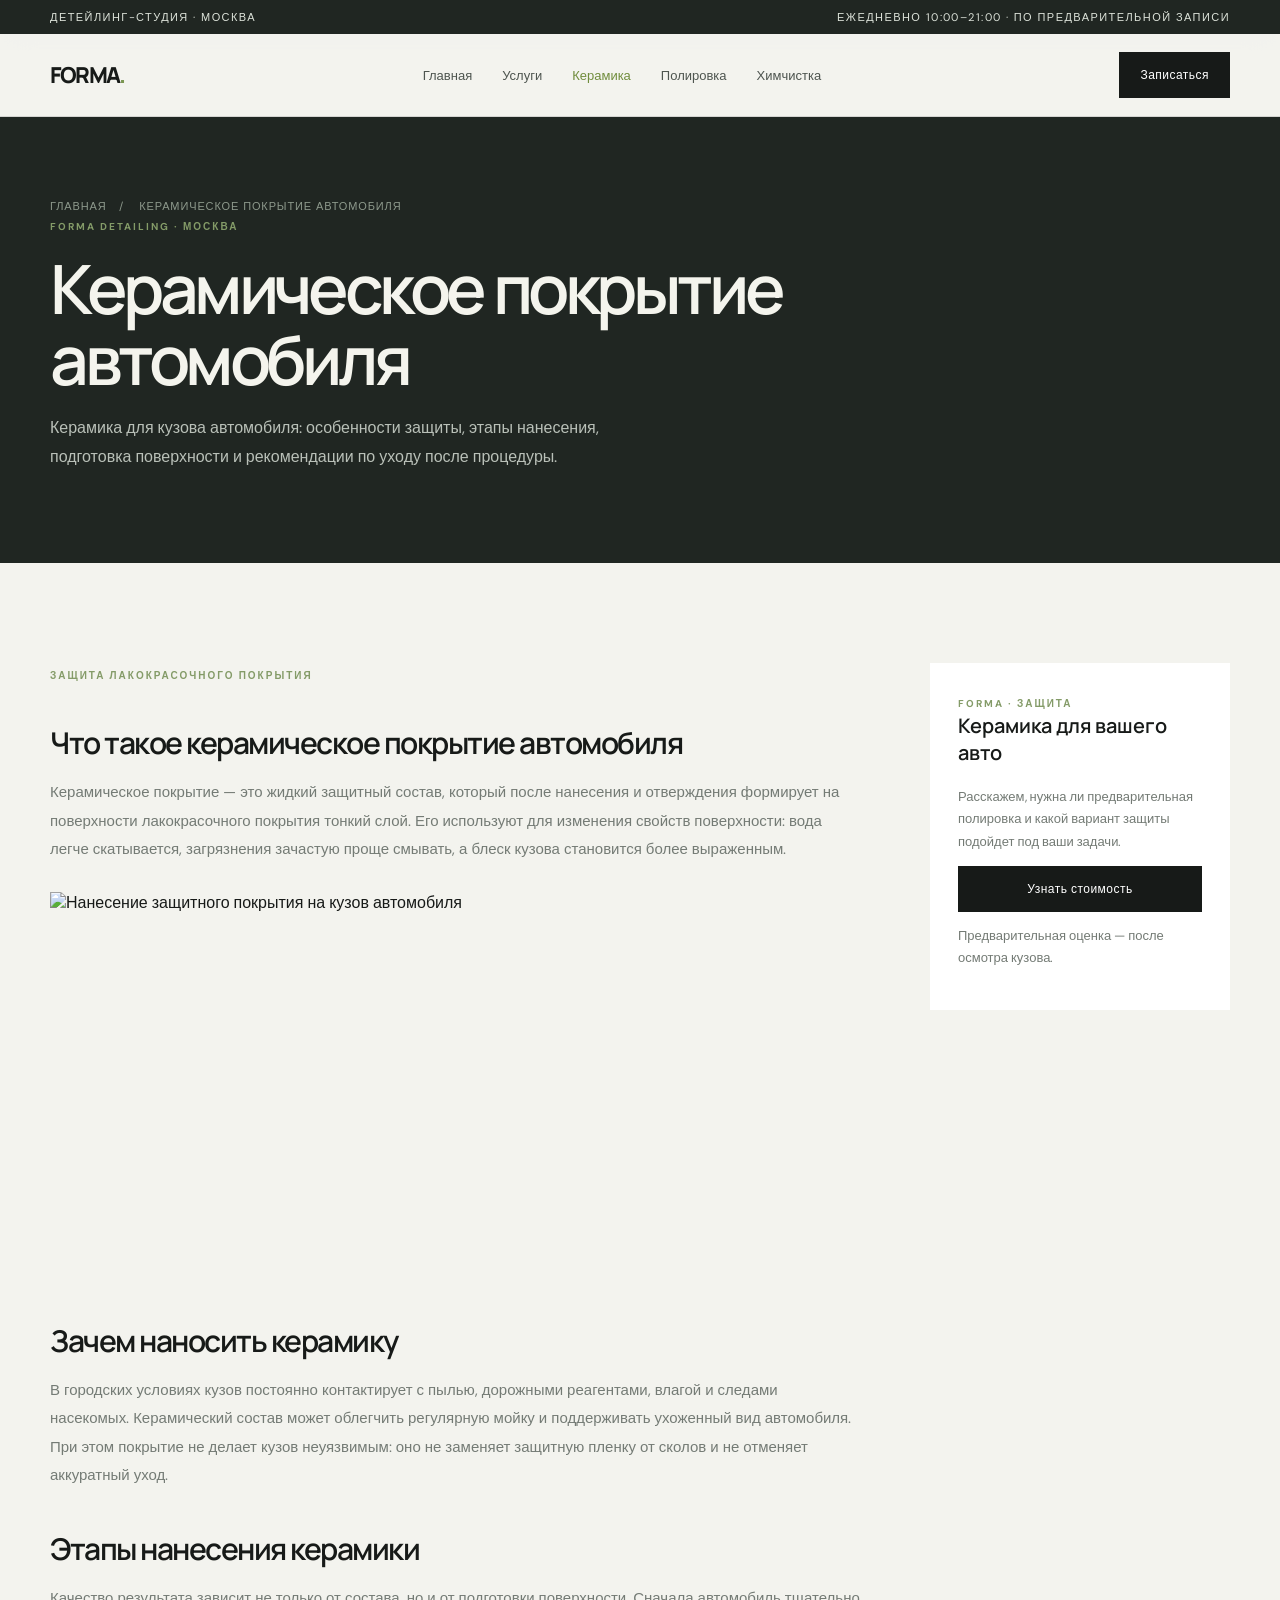
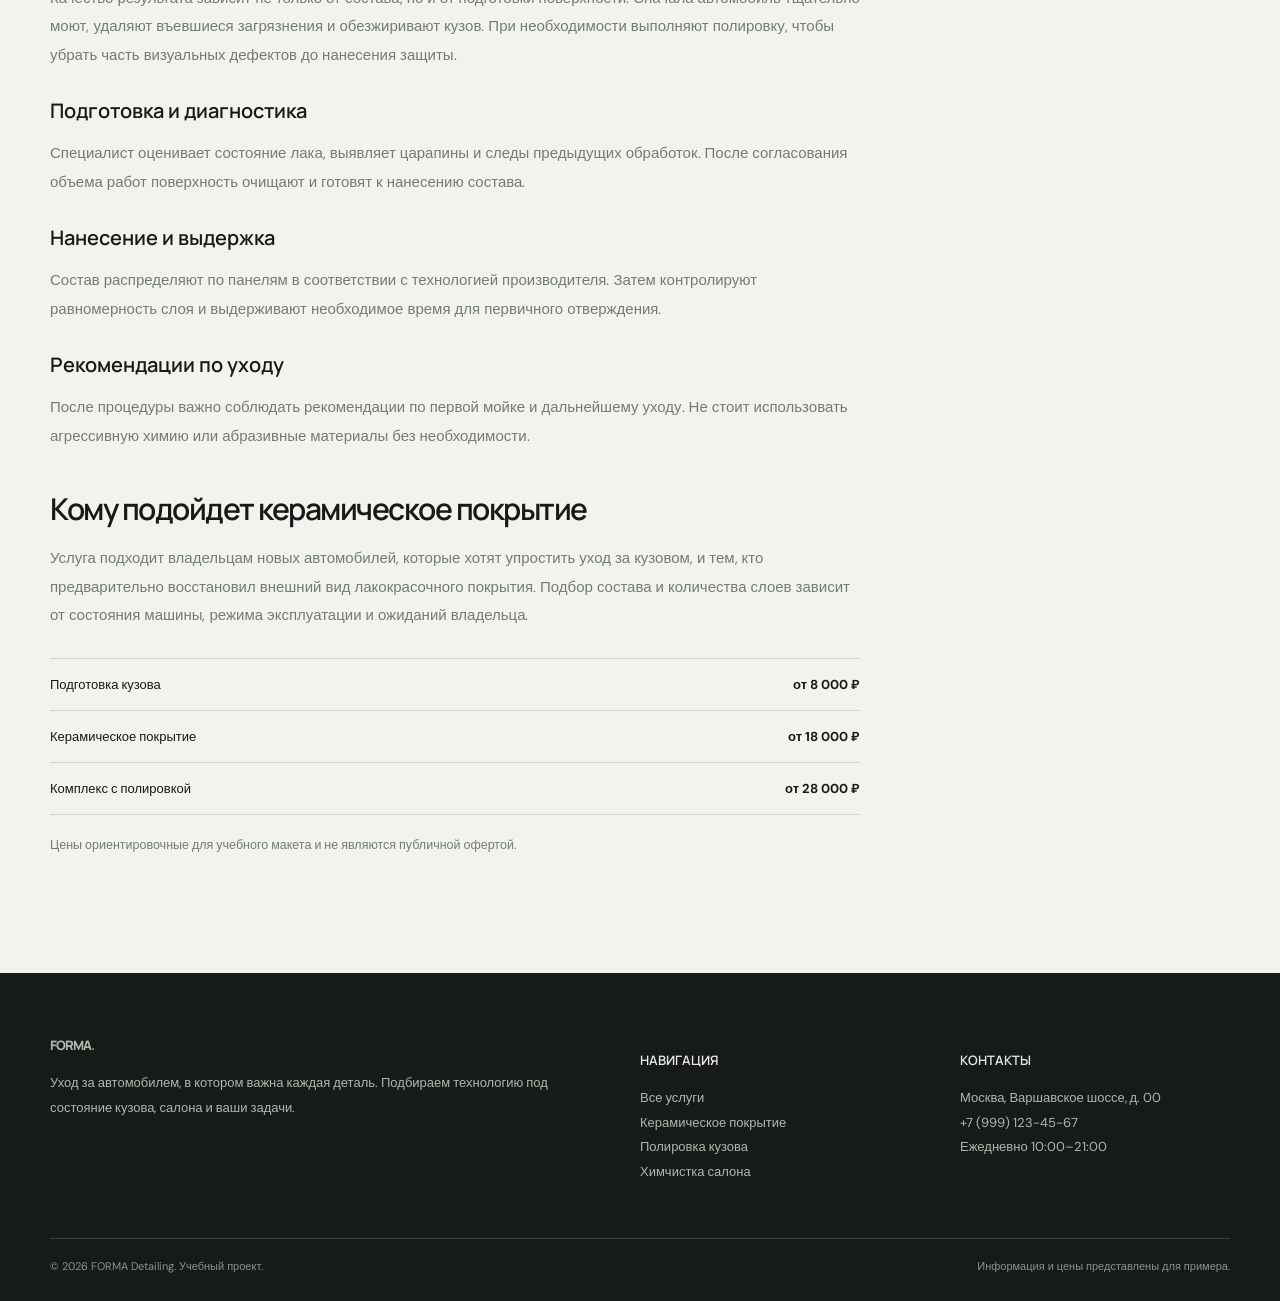
==== ceramic.html @ e9be2e00 "Create FORMA Detailing multi-page website: ceramic.html" ====
<!doctype html><html lang="ru"><head><meta charset="utf-8"><meta name="viewport" content="width=device-width,initial-scale=1"><title>Керамическое покрытие автомобиля в Москве — нанесение керамики</title><meta name="description" content="Керамическое покрытие автомобиля в Москве. Подготовка кузова, полировка, нанесение керамики и рекомендации по уходу."><meta name="theme-color" content="#202622"><link rel="stylesheet" href="assets/css/style.css"></head><body><div class="topline"><div class="container"><span>Детейлинг-студия · Москва</span><span>Ежедневно 10:00–21:00 · По предварительной записи</span></div></div><header class="header"><div class="container nav"><a class="logo" href="index.html">FORMA<span>.</span></a><button class="menu-toggle" aria-label="Открыть меню" aria-expanded="false">☰</button><nav class="navlinks"><a class="" href="index.html">Главная</a><a class="" href="services.html">Услуги</a><a class="active" href="ceramic.html">Керамика</a><a class="" href="polishing.html">Полировка</a><a class="" href="interior.html">Химчистка</a></nav><button class="nav-cta" data-open-modal>Записаться</button></div></header><main><section class="page-hero"><div class="container"><div class="breadcrumbs"><a href="index.html">ГЛАВНАЯ</a>　/　 КЕРАМИЧЕСКОЕ ПОКРЫТИЕ АВТОМОБИЛЯ</div><span class="eyebrow">FORMA DETAILING · МОСКВА</span><h1>Керамическое покрытие автомобиля</h1><p>Керамика для кузова автомобиля: особенности защиты, этапы нанесения, подготовка поверхности и рекомендации по уходу после процедуры.</p></div></section><section class="section"><div class="container content-layout"><article class="content"><span class="eyebrow">ЗАЩИТА ЛАКОКРАСОЧНОГО ПОКРЫТИЯ</span><h2>Что такое керамическое покрытие автомобиля</h2><p>Керамическое покрытие — это жидкий защитный состав, который после нанесения и отверждения формирует на поверхности лакокрасочного покрытия тонкий слой. Его используют для изменения свойств поверхности: вода легче скатывается, загрязнения зачастую проще смывать, а блеск кузова становится более выраженным.</p><img src="https://images.unsplash.com/photo-1613214150384-6f1eb2a1f1b7?auto=format&fit=crop&w=1200&q=85" alt="Нанесение защитного покрытия на кузов автомобиля"><h2>Зачем наносить керамику</h2><p>В городских условиях кузов постоянно контактирует с пылью, дорожными реагентами, влагой и следами насекомых. Керамический состав может облегчить регулярную мойку и поддерживать ухоженный вид автомобиля. При этом покрытие не делает кузов неуязвимым: оно не заменяет защитную пленку от сколов и не отменяет аккуратный уход.</p><h2>Этапы нанесения керамики</h2><p>Качество результата зависит не только от состава, но и от подготовки поверхности. Сначала автомобиль тщательно моют, удаляют въевшиеся загрязнения и обезжиривают кузов. При необходимости выполняют полировку, чтобы убрать часть визуальных дефектов до нанесения защиты.</p><h3>Подготовка и диагностика</h3><p>Специалист оценивает состояние лака, выявляет царапины и следы предыдущих обработок. После согласования объема работ поверхность очищают и готовят к нанесению состава.</p><h3>Нанесение и выдержка</h3><p>Состав распределяют по панелям в соответствии с технологией производителя. Затем контролируют равномерность слоя и выдерживают необходимое время для первичного отверждения.</p><h3>Рекомендации по уходу</h3><p>После процедуры важно соблюдать рекомендации по первой мойке и дальнейшему уходу. Не стоит использовать агрессивную химию или абразивные материалы без необходимости.</p><h2>Кому подойдет керамическое покрытие</h2><p>Услуга подходит владельцам новых автомобилей, которые хотят упростить уход за кузовом, и тем, кто предварительно восстановил внешний вид лакокрасочного покрытия. Подбор состава и количества слоев зависит от состояния машины, режима эксплуатации и ожиданий владельца.</p><div class="price-list"><div class="price-row"><span>Подготовка кузова</span><strong>от 8 000 ₽</strong></div><div class="price-row"><span>Керамическое покрытие</span><strong>от 18 000 ₽</strong></div><div class="price-row"><span>Комплекс с полировкой</span><strong>от 28 000 ₽</strong></div></div><p><small>Цены ориентировочные для учебного макета и не являются публичной офертой.</small></p></article><aside class="sidebox"><span class="eyebrow">FORMA · ЗАЩИТА</span><h3>Керамика для вашего авто</h3><p>Расскажем, нужна ли предварительная полировка и какой вариант защиты подойдет под ваши задачи.</p><button class="btn" data-open-modal style="width:100%">Узнать стоимость</button><p>Предварительная оценка — после осмотра кузова.</p></aside></div></section></main><footer class="footer"><div class="container"><div class="footer-grid"><div><a class="logo" href="index.html">FORMA<span>.</span></a><p>Уход за автомобилем, в котором важна каждая деталь. Подбираем технологию под состояние кузова, салона и ваши задачи.</p></div><div><h4>НАВИГАЦИЯ</h4><p><a href="services.html">Все услуги</a><br><a href="ceramic.html">Керамическое покрытие</a><br><a href="polishing.html">Полировка кузова</a><br><a href="interior.html">Химчистка салона</a></p></div><div><h4>КОНТАКТЫ</h4><p>Москва, Варшавское шоссе, д. 00<br>+7 (999) 123-45-67<br>Ежедневно 10:00–21:00</p></div></div><div class="footer-bottom"><span>© <span data-year></span> FORMA Detailing. Учебный проект.</span><span>Информация и цены представлены для примера.</span></div></div></footer><div class="mobile-cta"><button class="btn light" data-open-modal>Записаться на консультацию</button></div><div class="modal" role="dialog" aria-modal="true" aria-label="Запись на услугу"><div class="modal-panel"><button class="modal-close" data-close-modal aria-label="Закрыть">×</button><span class="eyebrow">FORMA · ЗАПИСЬ</span><h2>Обсудим ваш автомобиль?</h2><p class="section-intro">Оставьте контакты — администратор свяжется с вами и поможет подобрать услугу.</p><form class="form-grid" data-lead-form><label>Ваше имя<input required name="name" placeholder="Как к вам обращаться"></label><label>Телефон<input required name="phone" type="tel" placeholder="+7 (___) ___-__-__"></label><label>Какая услуга интересует?<select name="service"><option>Пока не определился</option><option>Полировка кузова</option><option>Керамическое покрытие</option><option>Химчистка салона</option></select></label><label>Комментарий<textarea name="message" placeholder="Марка автомобиля и ваши пожелания"></textarea></label><button class="btn" type="submit">Отправить заявку</button><div class="form-success">Спасибо! Форма демонстрационная: заявка не отправляется на сервер.</div></form></div></div><script src="assets/js/main.js"></script></body></html>
---- assets/css/style.css ----
@import url('https://fonts.googleapis.com/css2?family=DM+Sans:wght@400;500;600;700&family=Manrope:wght@400;500;600;700;800&display=swap');
:root{--ink:#171a18;--muted:#747b75;--paper:#f3f3ee;--white:#fff;--accent:#c7ef69;--line:rgba(23,26,24,.14);--dark:#202622;--serif:Georgia,serif}*{box-sizing:border-box}html{scroll-behavior:smooth}body{margin:0;background:var(--paper);color:var(--ink);font-family:'DM Sans',sans-serif}a{color:inherit;text-decoration:none}img{display:block;width:100%;object-fit:cover}button,input,textarea,select{font:inherit}.container{width:min(1180px,calc(100% - 48px));margin:auto}.topline{background:var(--dark);color:#dce2d9;font-size:11px;letter-spacing:.13em;text-transform:uppercase;padding:10px 0}.topline .container{display:flex;justify-content:space-between}.header{position:sticky;top:0;z-index:20;background:rgba(243,243,238,.94);backdrop-filter:blur(16px);border-bottom:1px solid var(--line)}.nav{height:82px;display:flex;align-items:center;justify-content:space-between;gap:24px}.logo{font:800 22px Manrope,sans-serif;letter-spacing:-.08em}.logo span{color:#7a9650}.navlinks{display:flex;gap:30px;font-size:13px;color:#4e554f}.navlinks a:hover,.navlinks a.active{color:#718d3d}.nav-cta,.btn{display:inline-flex;align-items:center;justify-content:center;background:var(--ink);color:white;padding:15px 21px;border:0;cursor:pointer;font-size:12px;letter-spacing:.04em;transition:.2s}.nav-cta:hover,.btn:hover{background:#46513e;transform:translateY(-2px)}.btn.light{background:var(--accent);color:var(--ink)}.btn.outline{background:transparent;color:var(--ink);border:1px solid var(--line)}.menu-toggle{display:none;background:none;border:0;font-size:24px}.hero{min-height:610px;display:grid;grid-template-columns:1.02fr .98fr;background:#202622;color:#f3f3ee}.hero-copy{padding:90px max(48px,calc((100vw - 1180px)/2)) 80px max(24px,calc((100vw - 1180px)/2));display:flex;flex-direction:column;justify-content:center}.eyebrow{font-size:10px;letter-spacing:.2em;text-transform:uppercase;color:#849b68;font-weight:700}.hero h1{font:600 clamp(42px,5.3vw,74px)/1.04 Manrope,sans-serif;letter-spacing:-.065em;margin:22px 0}.hero h1 em{font-family:var(--serif);font-weight:400;color:var(--accent)}.hero p{max-width:460px;color:#b7beb6;line-height:1.8;font-size:15px}.hero-actions{display:flex;gap:12px;margin-top:28px;flex-wrap:wrap}.hero-media{position:relative;min-height:420px}.hero-media img{height:100%;position:absolute;inset:0}.hero-note{position:absolute;bottom:26px;left:26px;background:var(--accent);padding:18px 22px;color:var(--ink);font-size:12px}.hero-note strong{display:block;font:700 25px Manrope}.section{padding:100px 0}.section-head{display:flex;justify-content:space-between;align-items:end;gap:32px;margin-bottom:42px}.section h2{font:600 clamp(32px,4vw,52px)/1.08 Manrope;letter-spacing:-.06em;margin:12px 0}.section-intro{max-width:440px;color:var(--muted);line-height:1.8;font-size:14px}.grid{display:grid;grid-template-columns:repeat(3,1fr);gap:18px}.card{background:#fff;min-width:0}.card-image{height:230px;overflow:hidden}.card-image img{height:100%;transition:transform .5s}.card:hover .card-image img{transform:scale(1.04)}.card-body{padding:24px}.card-kicker{font-size:10px;text-transform:uppercase;letter-spacing:.16em;color:#84956d}.card h3{font:600 22px Manrope;letter-spacing:-.04em;margin:12px 0}.card p{font-size:13px;line-height:1.75;color:var(--muted);min-height:68px}.text-link{font-size:12px;font-weight:700;border-bottom:1px solid #9ca98b;padding-bottom:5px;display:inline-block;margin-top:8px}.split{display:grid;grid-template-columns:1fr 1fr;gap:70px;align-items:center}.split img{height:510px}.split-copy p,.content p{color:var(--muted);font-size:15px;line-height:1.9}.stats{display:grid;grid-template-columns:repeat(3,1fr);border-top:1px solid var(--line);border-bottom:1px solid var(--line);margin-top:38px}.stat{padding:22px 16px 22px 0}.stat strong{display:block;font:700 28px Manrope}.stat span{font-size:11px;color:var(--muted)}.dark-band{background:var(--dark);color:#f4f4ed;padding:76px 0}.dark-band .section-intro{color:#b5beb4}.dark-band h2{max-width:650px}.quote{font:italic 24px/1.5 Georgia,serif;color:#e3e8df;max-width:760px}.carousel{position:relative;overflow:hidden}.carousel-track{display:flex;transition:transform .45s ease}.slide{min-width:100%;display:grid;grid-template-columns:1fr 1fr;background:#e5e8df}.slide img{height:400px}.slide-copy{padding:55px;display:flex;flex-direction:column;justify-content:center}.slide-copy h3{font:600 34px Manrope;letter-spacing:-.05em;margin:15px 0}.slide-copy p{color:var(--muted);line-height:1.8;font-size:14px}.carousel-controls{display:flex;gap:8px;position:absolute;right:20px;bottom:20px}.carousel-controls button{width:42px;height:42px;border:0;background:var(--accent);cursor:pointer;font-size:18px}.page-hero{background:var(--dark);color:#f4f4ed;padding:82px 0 76px}.page-hero h1{font:600 clamp(42px,6vw,68px)/1.05 Manrope;letter-spacing:-.065em;max-width:850px;margin:18px 0}.page-hero p{max-width:620px;color:#b9c0b8;line-height:1.8}.breadcrumbs{font-size:11px;color:#8d998c;letter-spacing:.08em}.content-layout{display:grid;grid-template-columns:minmax(0,1fr) 300px;gap:70px}.content h2{font:600 30px Manrope;letter-spacing:-.05em;margin:38px 0 12px}.content h3{font:600 20px Manrope;margin:28px 0 8px}.content img{height:390px;margin:28px 0}.sidebox{background:#fff;padding:28px;height:max-content;position:sticky;top:110px}.sidebox h3{font:600 20px Manrope;margin-top:0}.sidebox p{color:var(--muted);font-size:13px;line-height:1.7}.price-list{border-top:1px solid var(--line);margin-top:28px}.price-row{display:flex;justify-content:space-between;gap:20px;padding:17px 0;border-bottom:1px solid var(--line);font-size:13px}.price-row strong{white-space:nowrap}.faq-item{border-bottom:1px solid var(--line);padding:20px 0}.faq-item summary{cursor:pointer;font-weight:700}.faq-item p{margin-bottom:0}.footer{background:#171b18;color:#e7ebe4;padding:60px 0 28px}.footer-grid{display:grid;grid-template-columns:2fr 1fr 1fr;gap:50px}.footer p,.footer a{color:#aeb7ad;font-size:13px;line-height:1.9}.footer h4{font:600 13px Manrope}.footer-bottom{border-top:1px solid #3a413a;margin-top:40px;padding-top:20px;color:#89948a;font-size:11px;display:flex;justify-content:space-between}.modal{position:fixed;inset:0;background:rgba(8,12,9,.72);z-index:50;display:none;align-items:center;justify-content:center;padding:20px}.modal.open{display:flex}.modal-panel{background:var(--paper);width:min(520px,100%);padding:38px;position:relative;max-height:90vh;overflow:auto}.modal-close{position:absolute;right:18px;top:14px;background:none;border:0;font-size:25px;cursor:pointer}.modal-panel h2{font:600 30px Manrope;letter-spacing:-.05em;margin:10px 0}.form-grid{display:grid;gap:13px;margin-top:24px}.form-grid label{font-size:11px;color:#5e675e}.form-grid input,.form-grid textarea,.form-grid select{width:100%;border:1px solid var(--line);background:white;padding:13px;margin-top:6px;outline:none}.form-grid textarea{min-height:90px;resize:vertical}.form-success{display:none;background:#e2edcf;padding:14px;font-size:13px;margin-top:14px}.mobile-cta{display:none}
@media(max-width:800px){.container{width:min(100% - 32px,600px)}.topline .container span:last-child{display:none}.nav{height:70px}.menu-toggle{display:block}.navlinks{display:none;position:absolute;top:70px;left:0;right:0;background:var(--paper);padding:22px 24px 28px;flex-direction:column;gap:20px;border-bottom:1px solid var(--line)}.navlinks.open{display:flex}.nav-cta{display:none}.hero{grid-template-columns:1fr}.hero-copy{padding:68px 24px}.hero-media{min-height:330px}.section{padding:70px 0}.section-head{display:block}.grid{grid-template-columns:1fr 1fr}.card-image{height:180px}.split{grid-template-columns:1fr;gap:30px}.split img{height:350px}.slide{grid-template-columns:1fr}.slide img{height:260px}.slide-copy{padding:30px 24px 80px}.content-layout{grid-template-columns:1fr;gap:35px}.sidebox{position:static}.page-hero{padding:62px 0}.footer-grid{grid-template-columns:1fr 1fr}.footer-grid>div:first-child{grid-column:1/-1}.mobile-cta{display:block;position:fixed;bottom:12px;left:12px;right:12px;z-index:15}.mobile-cta .btn{width:100%;box-shadow:0 6px 25px #0003}}
@media(max-width:520px){.grid{grid-template-columns:1fr}.card-image{height:230px}.stats{grid-template-columns:1fr 1fr}.stats .stat:last-child{grid-column:1/-1}.hero h1{font-size:44px}.footer-grid{grid-template-columns:1fr}.footer-grid>div:first-child{grid-column:auto}.footer-bottom{display:block;line-height:2}.modal-panel{padding:30px 22px}}
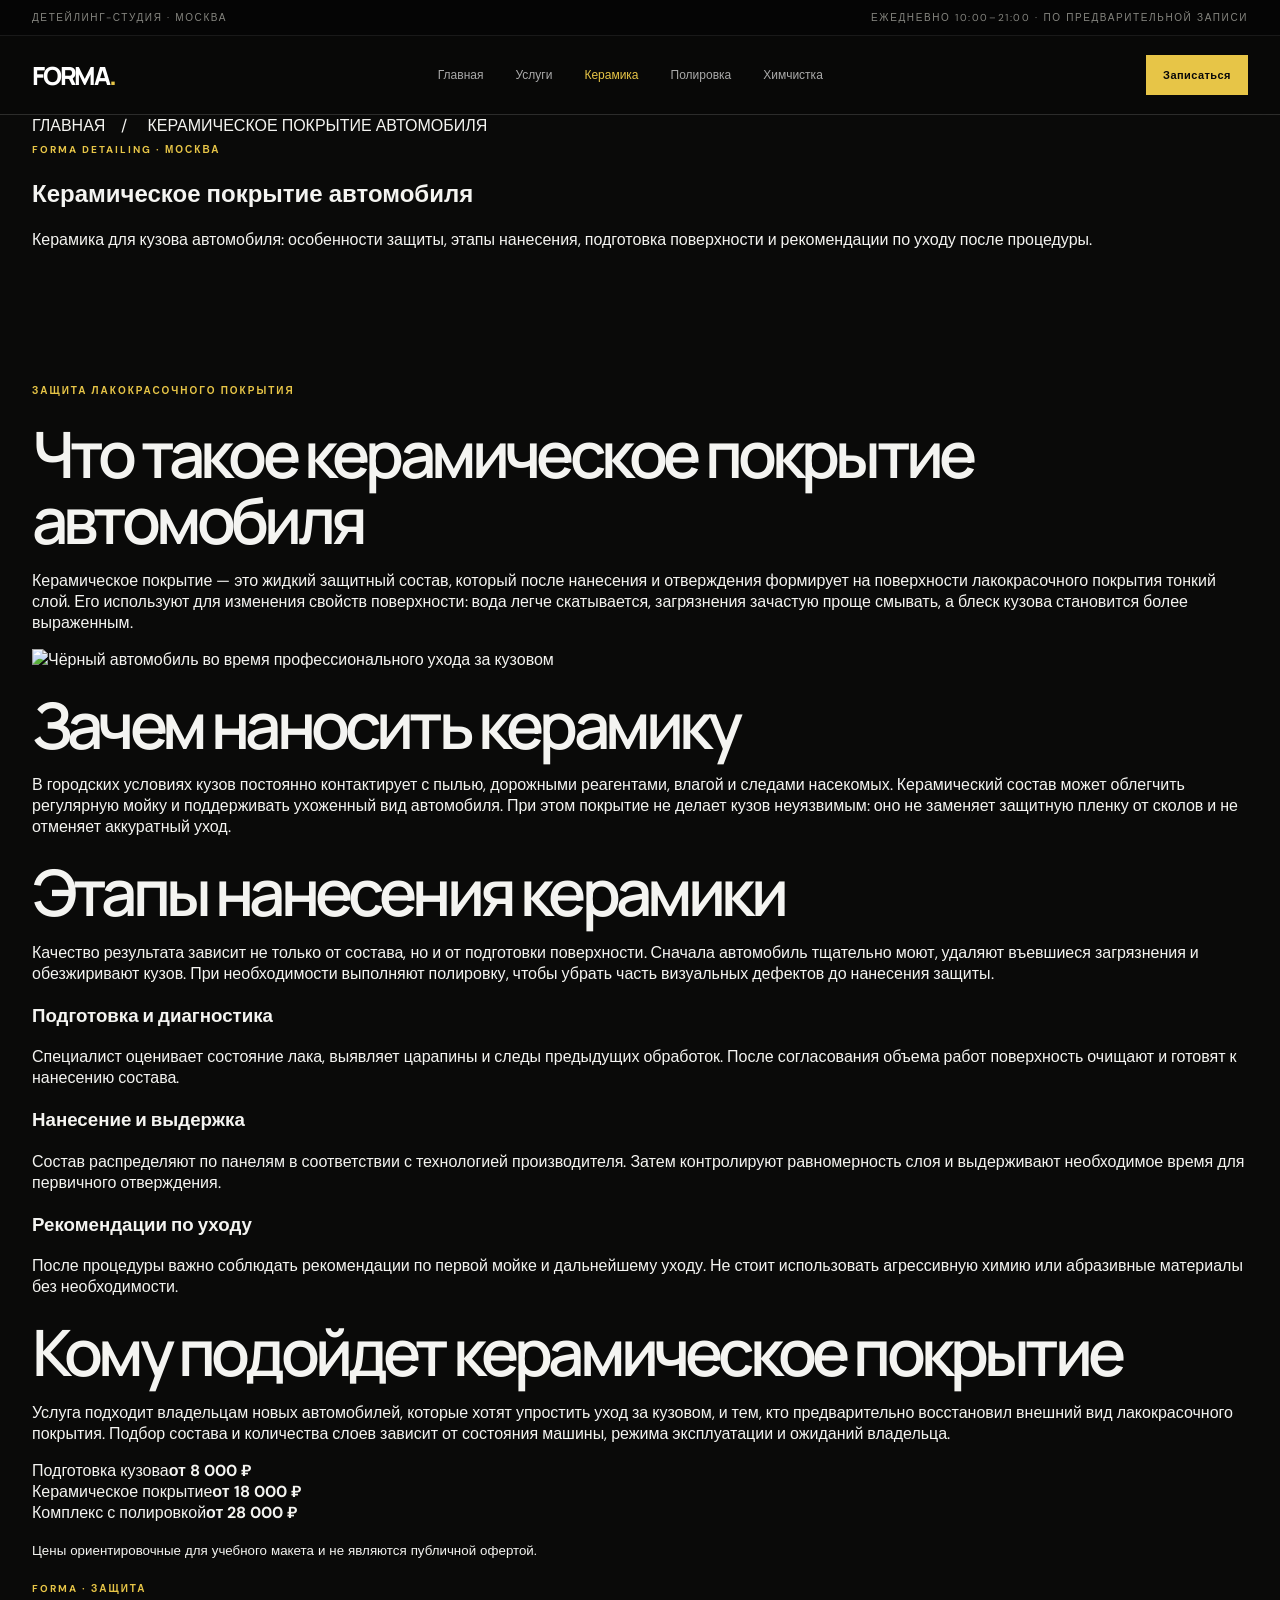
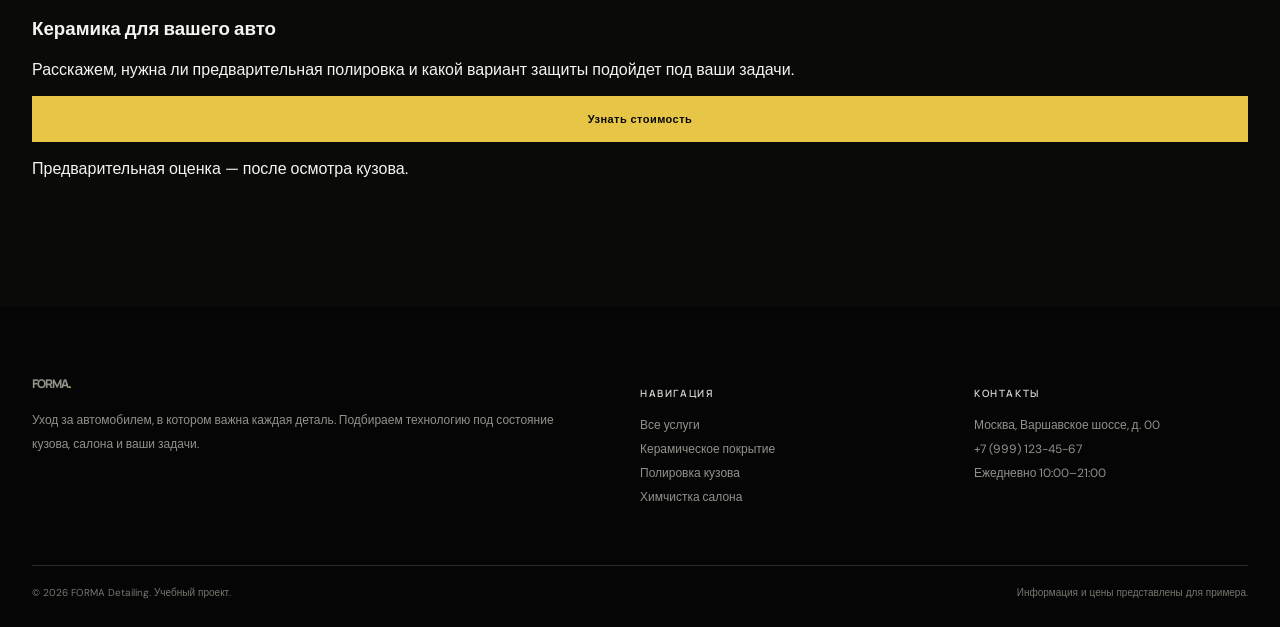
==== commit 883cae4f: "Исправить изображение в разделе керамического покрытия" ====
--- a/ceramic.html
+++ b/ceramic.html
@@ -1 +1 @@
-<!doctype html><html lang="ru"><head><meta charset="utf-8"><meta name="viewport" content="width=device-width,initial-scale=1"><title>Керамическое покрытие автомобиля в Москве — нанесение керамики</title><meta name="description" content="Керамическое покрытие автомобиля в Москве. Подготовка кузова, полировка, нанесение керамики и рекомендации по уходу."><meta name="theme-color" content="#202622"><link rel="stylesheet" href="assets/css/style.css"></head><body><div class="topline"><div class="container"><span>Детейлинг-студия · Москва</span><span>Ежедневно 10:00–21:00 · По предварительной записи</span></div></div><header class="header"><div class="container nav"><a class="logo" href="index.html">FORMA<span>.</span></a><button class="menu-toggle" aria-label="Открыть меню" aria-expanded="false">☰</button><nav class="navlinks"><a class="" href="index.html">Главная</a><a class="" href="services.html">Услуги</a><a class="active" href="ceramic.html">Керамика</a><a class="" href="polishing.html">Полировка</a><a class="" href="interior.html">Химчистка</a></nav><button class="nav-cta" data-open-modal>Записаться</button></div></header><main><section class="page-hero"><div class="container"><div class="breadcrumbs"><a href="index.html">ГЛАВНАЯ</a>　/　 КЕРАМИЧЕСКОЕ ПОКРЫТИЕ АВТОМОБИЛЯ</div><span class="eyebrow">FORMA DETAILING · МОСКВА</span><h1>Керамическое покрытие автомобиля</h1><p>Керамика для кузова автомобиля: особенности защиты, этапы нанесения, подготовка поверхности и рекомендации по уходу после процедуры.</p></div></section><section class="section"><div class="container content-layout"><article class="content"><span class="eyebrow">ЗАЩИТА ЛАКОКРАСОЧНОГО ПОКРЫТИЯ</span><h2>Что такое керамическое покрытие автомобиля</h2><p>Керамическое покрытие — это жидкий защитный состав, который после нанесения и отверждения формирует на поверхности лакокрасочного покрытия тонкий слой. Его используют для изменения свойств поверхности: вода легче скатывается, загрязнения зачастую проще смывать, а блеск кузова становится более выраженным.</p><img src="https://images.unsplash.com/photo-1613214150384-6f1eb2a1f1b7?auto=format&fit=crop&w=1200&q=85" alt="Нанесение защитного покрытия на кузов автомобиля"><h2>Зачем наносить керамику</h2><p>В городских условиях кузов постоянно контактирует с пылью, дорожными реагентами, влагой и следами насекомых. Керамический состав может облегчить регулярную мойку и поддерживать ухоженный вид автомобиля. При этом покрытие не делает кузов неуязвимым: оно не заменяет защитную пленку от сколов и не отменяет аккуратный уход.</p><h2>Этапы нанесения керамики</h2><p>Качество результата зависит не только от состава, но и от подготовки поверхности. Сначала автомобиль тщательно моют, удаляют въевшиеся загрязнения и обезжиривают кузов. При необходимости выполняют полировку, чтобы убрать часть визуальных дефектов до нанесения защиты.</p><h3>Подготовка и диагностика</h3><p>Специалист оценивает состояние лака, выявляет царапины и следы предыдущих обработок. После согласования объема работ поверхность очищают и готовят к нанесению состава.</p><h3>Нанесение и выдержка</h3><p>Состав распределяют по панелям в соответствии с технологией производителя. Затем контролируют равномерность слоя и выдерживают необходимое время для первичного отверждения.</p><h3>Рекомендации по уходу</h3><p>После процедуры важно соблюдать рекомендации по первой мойке и дальнейшему уходу. Не стоит использовать агрессивную химию или абразивные материалы без необходимости.</p><h2>Кому подойдет керамическое покрытие</h2><p>Услуга подходит владельцам новых автомобилей, которые хотят упростить уход за кузовом, и тем, кто предварительно восстановил внешний вид лакокрасочного покрытия. Подбор состава и количества слоев зависит от состояния машины, режима эксплуатации и ожиданий владельца.</p><div class="price-list"><div class="price-row"><span>Подготовка кузова</span><strong>от 8 000 ₽</strong></div><div class="price-row"><span>Керамическое покрытие</span><strong>от 18 000 ₽</strong></div><div class="price-row"><span>Комплекс с полировкой</span><strong>от 28 000 ₽</strong></div></div><p><small>Цены ориентировочные для учебного макета и не являются публичной офертой.</small></p></article><aside class="sidebox"><span class="eyebrow">FORMA · ЗАЩИТА</span><h3>Керамика для вашего авто</h3><p>Расскажем, нужна ли предварительная полировка и какой вариант защиты подойдет под ваши задачи.</p><button class="btn" data-open-modal style="width:100%">Узнать стоимость</button><p>Предварительная оценка — после осмотра кузова.</p></aside></div></section></main><footer class="footer"><div class="container"><div class="footer-grid"><div><a class="logo" href="index.html">FORMA<span>.</span></a><p>Уход за автомобилем, в котором важна каждая деталь. Подбираем технологию под состояние кузова, салона и ваши задачи.</p></div><div><h4>НАВИГАЦИЯ</h4><p><a href="services.html">Все услуги</a><br><a href="ceramic.html">Керамическое покрытие</a><br><a href="polishing.html">Полировка кузова</a><br><a href="interior.html">Химчистка салона</a></p></div><div><h4>КОНТАКТЫ</h4><p>Москва, Варшавское шоссе, д. 00<br>+7 (999) 123-45-67<br>Ежедневно 10:00–21:00</p></div></div><div class="footer-bottom"><span>© <span data-year></span> FORMA Detailing. Учебный проект.</span><span>Информация и цены представлены для примера.</span></div></div></footer><div class="mobile-cta"><button class="btn light" data-open-modal>Записаться на консультацию</button></div><div class="modal" role="dialog" aria-modal="true" aria-label="Запись на услугу"><div class="modal-panel"><button class="modal-close" data-close-modal aria-label="Закрыть">×</button><span class="eyebrow">FORMA · ЗАПИСЬ</span><h2>Обсудим ваш автомобиль?</h2><p class="section-intro">Оставьте контакты — администратор свяжется с вами и поможет подобрать услугу.</p><form class="form-grid" data-lead-form><label>Ваше имя<input required name="name" placeholder="Как к вам обращаться"></label><label>Телефон<input required name="phone" type="tel" placeholder="+7 (___) ___-__-__"></label><label>Какая услуга интересует?<select name="service"><option>Пока не определился</option><option>Полировка кузова</option><option>Керамическое покрытие</option><option>Химчистка салона</option></select></label><label>Комментарий<textarea name="message" placeholder="Марка автомобиля и ваши пожелания"></textarea></label><button class="btn" type="submit">Отправить заявку</button><div class="form-success">Спасибо! Форма демонстрационная: заявка не отправляется на сервер.</div></form></div></div><script src="assets/js/main.js"></script></body></html>+<!doctype html><html lang="ru"><head><meta charset="utf-8"><meta name="viewport" content="width=device-width,initial-scale=1"><title>Керамическое покрытие автомобиля в Москве — нанесение керамики</title><meta name="description" content="Керамическое покрытие автомобиля в Москве. Подготовка кузова, полировка, нанесение керамики и рекомендации по уходу."><meta name="theme-color" content="#080808"><link rel="stylesheet" href="assets/css/style.css"></head><body><div class="topline"><div class="container"><span>Детейлинг-студия · Москва</span><span>Ежедневно 10:00–21:00 · По предварительной записи</span></div></div><header class="header"><div class="container nav"><a class="logo" href="index.html">FORMA<span>.</span></a><button class="menu-toggle" aria-label="Открыть меню" aria-expanded="false">☰</button><nav class="navlinks"><a class="" href="index.html">Главная</a><a class="" href="services.html">Услуги</a><a class="active" href="ceramic.html">Керамика</a><a class="" href="polishing.html">Полировка</a><a class="" href="interior.html">Химчистка</a></nav><button class="nav-cta" data-open-modal>Записаться</button></div></header><main><section class="page-hero"><div class="container"><div class="breadcrumbs"><a href="index.html">ГЛАВНАЯ</a>　/　 КЕРАМИЧЕСКОЕ ПОКРЫТИЕ АВТОМОБИЛЯ</div><span class="eyebrow">FORMA DETAILING · МОСКВА</span><h1>Керамическое покрытие автомобиля</h1><p>Керамика для кузова автомобиля: особенности защиты, этапы нанесения, подготовка поверхности и рекомендации по уходу после процедуры.</p></div></section><section class="section"><div class="container content-layout"><article class="content"><span class="eyebrow">ЗАЩИТА ЛАКОКРАСОЧНОГО ПОКРЫТИЯ</span><h2>Что такое керамическое покрытие автомобиля</h2><p>Керамическое покрытие — это жидкий защитный состав, который после нанесения и отверждения формирует на поверхности лакокрасочного покрытия тонкий слой. Его используют для изменения свойств поверхности: вода легче скатывается, загрязнения зачастую проще смывать, а блеск кузова становится более выраженным.</p><img src="https://images.pexels.com/photos/4870740/pexels-photo-4870740.jpeg?auto=compress&cs=tinysrgb&w=1800" alt="Чёрный автомобиль во время профессионального ухода за кузовом"><h2>Зачем наносить керамику</h2><p>В городских условиях кузов постоянно контактирует с пылью, дорожными реагентами, влагой и следами насекомых. Керамический состав может облегчить регулярную мойку и поддерживать ухоженный вид автомобиля. При этом покрытие не делает кузов неуязвимым: оно не заменяет защитную пленку от сколов и не отменяет аккуратный уход.</p><h2>Этапы нанесения керамики</h2><p>Качество результата зависит не только от состава, но и от подготовки поверхности. Сначала автомобиль тщательно моют, удаляют въевшиеся загрязнения и обезжиривают кузов. При необходимости выполняют полировку, чтобы убрать часть визуальных дефектов до нанесения защиты.</p><h3>Подготовка и диагностика</h3><p>Специалист оценивает состояние лака, выявляет царапины и следы предыдущих обработок. После согласования объема работ поверхность очищают и готовят к нанесению состава.</p><h3>Нанесение и выдержка</h3><p>Состав распределяют по панелям в соответствии с технологией производителя. Затем контролируют равномерность слоя и выдерживают необходимое время для первичного отверждения.</p><h3>Рекомендации по уходу</h3><p>После процедуры важно соблюдать рекомендации по первой мойке и дальнейшему уходу. Не стоит использовать агрессивную химию или абразивные материалы без необходимости.</p><h2>Кому подойдет керамическое покрытие</h2><p>Услуга подходит владельцам новых автомобилей, которые хотят упростить уход за кузовом, и тем, кто предварительно восстановил внешний вид лакокрасочного покрытия. Подбор состава и количества слоев зависит от состояния машины, режима эксплуатации и ожиданий владельца.</p><div class="price-list"><div class="price-row"><span>Подготовка кузова</span><strong>от 8 000 ₽</strong></div><div class="price-row"><span>Керамическое покрытие</span><strong>от 18 000 ₽</strong></div><div class="price-row"><span>Комплекс с полировкой</span><strong>от 28 000 ₽</strong></div></div><p><small>Цены ориентировочные для учебного макета и не являются публичной офертой.</small></p></article><aside class="sidebox"><span class="eyebrow">FORMA · ЗАЩИТА</span><h3>Керамика для вашего авто</h3><p>Расскажем, нужна ли предварительная полировка и какой вариант защиты подойдет под ваши задачи.</p><button class="btn" data-open-modal style="width:100%">Узнать стоимость</button><p>Предварительная оценка — после осмотра кузова.</p></aside></div></section></main><footer class="footer"><div class="container"><div class="footer-grid"><div><a class="logo" href="index.html">FORMA<span>.</span></a><p>Уход за автомобилем, в котором важна каждая деталь. Подбираем технологию под состояние кузова, салона и ваши задачи.</p></div><div><h4>НАВИГАЦИЯ</h4><p><a href="services.html">Все услуги</a><br><a href="ceramic.html">Керамическое покрытие</a><br><a href="polishing.html">Полировка кузова</a><br><a href="interior.html">Химчистка салона</a></p></div><div><h4>КОНТАКТЫ</h4><p>Москва, Варшавское шоссе, д. 00<br>+7 (999) 123-45-67<br>Ежедневно 10:00–21:00</p></div></div><div class="footer-bottom"><span>© <span data-year></span> FORMA Detailing. Учебный проект.</span><span>Информация и цены представлены для примера.</span></div></div></footer><div class="mobile-cta"><button class="btn light" data-open-modal>Записаться на консультацию</button></div><div class="modal" role="dialog" aria-modal="true" aria-label="Запись на услугу"><div class="modal-panel"><button class="modal-close" data-close-modal aria-label="Закрыть">×</button><span class="eyebrow">FORMA · ЗАПИСЬ</span><h2>Обсудим ваш автомобиль?</h2><p class="section-intro">Оставьте контакты — администратор свяжется с вами и поможет подобрать услугу.</p><form class="form-grid" data-lead-form><label>Ваше имя<input required name="name" placeholder="Как к вам обращаться"></label><label>Телефон<input required name="phone" type="tel" placeholder="+7 (___) ___-__-__"></label><label>Какая услуга интересует?<select name="service"><option>Пока не определился</option><option>Полировка кузова</option><option>Керамическое покрытие</option><option>Химчистка салона</option></select></label><label>Комментарий<textarea name="message" placeholder="Марка автомобиля и ваши пожелания"></textarea></label><button class="btn" type="submit">Отправить заявку</button><div class="form-success">Спасибо! Форма демонстрационная: заявка не отправляется на сервер.</div></form></div></div><script src="assets/js/main.js"></script></body></html>
--- a/assets/css/style.css
+++ b/assets/css/style.css
@@ -1,4 +1,140 @@
 @import url('https://fonts.googleapis.com/css2?family=DM+Sans:wght@400;500;600;700&family=Manrope:wght@400;500;600;700;800&display=swap');
-:root{--ink:#171a18;--muted:#747b75;--paper:#f3f3ee;--white:#fff;--accent:#c7ef69;--line:rgba(23,26,24,.14);--dark:#202622;--serif:Georgia,serif}*{box-sizing:border-box}html{scroll-behavior:smooth}body{margin:0;background:var(--paper);color:var(--ink);font-family:'DM Sans',sans-serif}a{color:inherit;text-decoration:none}img{display:block;width:100%;object-fit:cover}button,input,textarea,select{font:inherit}.container{width:min(1180px,calc(100% - 48px));margin:auto}.topline{background:var(--dark);color:#dce2d9;font-size:11px;letter-spacing:.13em;text-transform:uppercase;padding:10px 0}.topline .container{display:flex;justify-content:space-between}.header{position:sticky;top:0;z-index:20;background:rgba(243,243,238,.94);backdrop-filter:blur(16px);border-bottom:1px solid var(--line)}.nav{height:82px;display:flex;align-items:center;justify-content:space-between;gap:24px}.logo{font:800 22px Manrope,sans-serif;letter-spacing:-.08em}.logo span{color:#7a9650}.navlinks{display:flex;gap:30px;font-size:13px;color:#4e554f}.navlinks a:hover,.navlinks a.active{color:#718d3d}.nav-cta,.btn{display:inline-flex;align-items:center;justify-content:center;background:var(--ink);color:white;padding:15px 21px;border:0;cursor:pointer;font-size:12px;letter-spacing:.04em;transition:.2s}.nav-cta:hover,.btn:hover{background:#46513e;transform:translateY(-2px)}.btn.light{background:var(--accent);color:var(--ink)}.btn.outline{background:transparent;color:var(--ink);border:1px solid var(--line)}.menu-toggle{display:none;background:none;border:0;font-size:24px}.hero{min-height:610px;display:grid;grid-template-columns:1.02fr .98fr;background:#202622;color:#f3f3ee}.hero-copy{padding:90px max(48px,calc((100vw - 1180px)/2)) 80px max(24px,calc((100vw - 1180px)/2));display:flex;flex-direction:column;justify-content:center}.eyebrow{font-size:10px;letter-spacing:.2em;text-transform:uppercase;color:#849b68;font-weight:700}.hero h1{font:600 clamp(42px,5.3vw,74px)/1.04 Manrope,sans-serif;letter-spacing:-.065em;margin:22px 0}.hero h1 em{font-family:var(--serif);font-weight:400;color:var(--accent)}.hero p{max-width:460px;color:#b7beb6;line-height:1.8;font-size:15px}.hero-actions{display:flex;gap:12px;margin-top:28px;flex-wrap:wrap}.hero-media{position:relative;min-height:420px}.hero-media img{height:100%;position:absolute;inset:0}.hero-note{position:absolute;bottom:26px;left:26px;background:var(--accent);padding:18px 22px;color:var(--ink);font-size:12px}.hero-note strong{display:block;font:700 25px Manrope}.section{padding:100px 0}.section-head{display:flex;justify-content:space-between;align-items:end;gap:32px;margin-bottom:42px}.section h2{font:600 clamp(32px,4vw,52px)/1.08 Manrope;letter-spacing:-.06em;margin:12px 0}.section-intro{max-width:440px;color:var(--muted);line-height:1.8;font-size:14px}.grid{display:grid;grid-template-columns:repeat(3,1fr);gap:18px}.card{background:#fff;min-width:0}.card-image{height:230px;overflow:hidden}.card-image img{height:100%;transition:transform .5s}.card:hover .card-image img{transform:scale(1.04)}.card-body{padding:24px}.card-kicker{font-size:10px;text-transform:uppercase;letter-spacing:.16em;color:#84956d}.card h3{font:600 22px Manrope;letter-spacing:-.04em;margin:12px 0}.card p{font-size:13px;line-height:1.75;color:var(--muted);min-height:68px}.text-link{font-size:12px;font-weight:700;border-bottom:1px solid #9ca98b;padding-bottom:5px;display:inline-block;margin-top:8px}.split{display:grid;grid-template-columns:1fr 1fr;gap:70px;align-items:center}.split img{height:510px}.split-copy p,.content p{color:var(--muted);font-size:15px;line-height:1.9}.stats{display:grid;grid-template-columns:repeat(3,1fr);border-top:1px solid var(--line);border-bottom:1px solid var(--line);margin-top:38px}.stat{padding:22px 16px 22px 0}.stat strong{display:block;font:700 28px Manrope}.stat span{font-size:11px;color:var(--muted)}.dark-band{background:var(--dark);color:#f4f4ed;padding:76px 0}.dark-band .section-intro{color:#b5beb4}.dark-band h2{max-width:650px}.quote{font:italic 24px/1.5 Georgia,serif;color:#e3e8df;max-width:760px}.carousel{position:relative;overflow:hidden}.carousel-track{display:flex;transition:transform .45s ease}.slide{min-width:100%;display:grid;grid-template-columns:1fr 1fr;background:#e5e8df}.slide img{height:400px}.slide-copy{padding:55px;display:flex;flex-direction:column;justify-content:center}.slide-copy h3{font:600 34px Manrope;letter-spacing:-.05em;margin:15px 0}.slide-copy p{color:var(--muted);line-height:1.8;font-size:14px}.carousel-controls{display:flex;gap:8px;position:absolute;right:20px;bottom:20px}.carousel-controls button{width:42px;height:42px;border:0;background:var(--accent);cursor:pointer;font-size:18px}.page-hero{background:var(--dark);color:#f4f4ed;padding:82px 0 76px}.page-hero h1{font:600 clamp(42px,6vw,68px)/1.05 Manrope;letter-spacing:-.065em;max-width:850px;margin:18px 0}.page-hero p{max-width:620px;color:#b9c0b8;line-height:1.8}.breadcrumbs{font-size:11px;color:#8d998c;letter-spacing:.08em}.content-layout{display:grid;grid-template-columns:minmax(0,1fr) 300px;gap:70px}.content h2{font:600 30px Manrope;letter-spacing:-.05em;margin:38px 0 12px}.content h3{font:600 20px Manrope;margin:28px 0 8px}.content img{height:390px;margin:28px 0}.sidebox{background:#fff;padding:28px;height:max-content;position:sticky;top:110px}.sidebox h3{font:600 20px Manrope;margin-top:0}.sidebox p{color:var(--muted);font-size:13px;line-height:1.7}.price-list{border-top:1px solid var(--line);margin-top:28px}.price-row{display:flex;justify-content:space-between;gap:20px;padding:17px 0;border-bottom:1px solid var(--line);font-size:13px}.price-row strong{white-space:nowrap}.faq-item{border-bottom:1px solid var(--line);padding:20px 0}.faq-item summary{cursor:pointer;font-weight:700}.faq-item p{margin-bottom:0}.footer{background:#171b18;color:#e7ebe4;padding:60px 0 28px}.footer-grid{display:grid;grid-template-columns:2fr 1fr 1fr;gap:50px}.footer p,.footer a{color:#aeb7ad;font-size:13px;line-height:1.9}.footer h4{font:600 13px Manrope}.footer-bottom{border-top:1px solid #3a413a;margin-top:40px;padding-top:20px;color:#89948a;font-size:11px;display:flex;justify-content:space-between}.modal{position:fixed;inset:0;background:rgba(8,12,9,.72);z-index:50;display:none;align-items:center;justify-content:center;padding:20px}.modal.open{display:flex}.modal-panel{background:var(--paper);width:min(520px,100%);padding:38px;position:relative;max-height:90vh;overflow:auto}.modal-close{position:absolute;right:18px;top:14px;background:none;border:0;font-size:25px;cursor:pointer}.modal-panel h2{font:600 30px Manrope;letter-spacing:-.05em;margin:10px 0}.form-grid{display:grid;gap:13px;margin-top:24px}.form-grid label{font-size:11px;color:#5e675e}.form-grid input,.form-grid textarea,.form-grid select{width:100%;border:1px solid var(--line);background:white;padding:13px;margin-top:6px;outline:none}.form-grid textarea{min-height:90px;resize:vertical}.form-success{display:none;background:#e2edcf;padding:14px;font-size:13px;margin-top:14px}.mobile-cta{display:none}
-@media(max-width:800px){.container{width:min(100% - 32px,600px)}.topline .container span:last-child{display:none}.nav{height:70px}.menu-toggle{display:block}.navlinks{display:none;position:absolute;top:70px;left:0;right:0;background:var(--paper);padding:22px 24px 28px;flex-direction:column;gap:20px;border-bottom:1px solid var(--line)}.navlinks.open{display:flex}.nav-cta{display:none}.hero{grid-template-columns:1fr}.hero-copy{padding:68px 24px}.hero-media{min-height:330px}.section{padding:70px 0}.section-head{display:block}.grid{grid-template-columns:1fr 1fr}.card-image{height:180px}.split{grid-template-columns:1fr;gap:30px}.split img{height:350px}.slide{grid-template-columns:1fr}.slide img{height:260px}.slide-copy{padding:30px 24px 80px}.content-layout{grid-template-columns:1fr;gap:35px}.sidebox{position:static}.page-hero{padding:62px 0}.footer-grid{grid-template-columns:1fr 1fr}.footer-grid>div:first-child{grid-column:1/-1}.mobile-cta{display:block;position:fixed;bottom:12px;left:12px;right:12px;z-index:15}.mobile-cta .btn{width:100%;box-shadow:0 6px 25px #0003}}
-@media(max-width:520px){.grid{grid-template-columns:1fr}.card-image{height:230px}.stats{grid-template-columns:1fr 1fr}.stats .stat:last-child{grid-column:1/-1}.hero h1{font-size:44px}.footer-grid{grid-template-columns:1fr}.footer-grid>div:first-child{grid-column:auto}.footer-bottom{display:block;line-height:2}.modal-panel{padding:30px 22px}}
+:root{--ink:#f4f4f1;--muted:#a1a19b;--paper:#0a0a09;--surface:#141412;--white:#fff;--accent:#e7c547;--line:rgba(255,255,255,.15);--dark:#050505;--serif:Georgia,serif}
+*{box-sizing:border-box}
+html{scroll-behavior:smooth}
+body{margin:0;background:var(--paper);color:var(--ink);font-family:'DM Sans',sans-serif}
+a{color:inherit;text-decoration:none}
+img,video{display:block;width:100%;object-fit:cover}
+button,input,textarea,select{font:inherit}
+button{color:inherit}
+.container{width:min(1240px,calc(100% - 64px));margin:auto}
+.topline{background:#050505;color:#85857f;font-size:10px;letter-spacing:.16em;text-transform:uppercase;padding:11px 0;border-bottom:1px solid rgba(255,255,255,.08)}
+.topline .container{display:flex;justify-content:space-between;gap:20px}
+.header{position:sticky;top:0;z-index:30;background:rgba(8,8,7,.88);backdrop-filter:blur(18px);border-bottom:1px solid var(--line)}
+.nav{height:78px;display:flex;align-items:center;justify-content:space-between;gap:26px}
+.logo{font:800 25px Manrope,sans-serif;letter-spacing:-.09em;color:#fff}
+.logo span{color:var(--accent)}
+.navlinks{display:flex;gap:32px;font-size:12px;color:#aaa}
+.navlinks a{transition:color .2s}
+.navlinks a:hover,.navlinks a.active{color:var(--accent)}
+.nav-cta,.btn{display:inline-flex;align-items:center;justify-content:center;gap:26px;background:var(--accent);color:#090909;padding:15px 21px;border:1px solid var(--accent);cursor:pointer;font-size:11px;font-weight:700;letter-spacing:.04em;transition:background .2s,color .2s,transform .2s}
+.nav-cta{padding:12px 16px}
+.nav-cta:hover,.btn:hover{background:#f2d86e;transform:translateY(-2px)}
+.menu-toggle{display:none;background:none;border:0;font-size:24px}
+.eyebrow{display:inline-flex;align-items:center;gap:10px;font-size:10px;letter-spacing:.2em;text-transform:uppercase;color:var(--accent);font-weight:700}
+.eyebrow i{display:inline-block;width:6px;height:6px;border-radius:50%;background:var(--accent)}
+.hero{height:min(790px,calc(100vh - 100px));min-height:650px;position:relative;display:flex;align-items:center;overflow:hidden;background:#080808}
+.hero-video,.hero-shade{position:absolute;inset:0;width:100%;height:100%}
+.hero-video{object-fit:cover;object-position:center 48%;filter:brightness(.58) saturate(.72)}
+.hero-shade{background:linear-gradient(90deg,rgba(0,0,0,.88) 0%,rgba(0,0,0,.55) 42%,rgba(0,0,0,.1) 100%),linear-gradient(0deg,rgba(0,0,0,.66),transparent 30%)}
+.hero-content{position:relative;z-index:2;padding-top:20px}
+.hero-copy{max-width:650px}
+.hero h1{font:600 clamp(58px,8vw,112px)/.96 Manrope,sans-serif;letter-spacing:-.085em;margin:28px 0}
+.hero h1 em{font-family:var(--serif);font-weight:400;color:var(--accent)}
+.hero p{max-width:480px;color:#c4c4bd;line-height:1.85;font-size:15px}
+.hero-actions{display:flex;gap:12px;margin-top:32px;flex-wrap:wrap}
+.btn.outline{background:rgba(0,0,0,.15);color:#fff;border-color:rgba(255,255,255,.55)}
+.btn.outline:hover{background:#fff;color:#090909}
+.hero-bottom{position:absolute;z-index:2;bottom:25px;left:50%;transform:translateX(-50%);display:flex;justify-content:space-between;color:#a5a59f;font-size:9px;letter-spacing:.16em}
+.section{padding:112px 0}
+.intro-section{background:#f1f0eb;color:#111}
+.intro-grid{display:grid;grid-template-columns:1.1fr .9fr;gap:80px;align-items:end}
+.intro-section .eyebrow{color:#77651c}
+.intro-section h2,.section h2{font:600 clamp(38px,5vw,66px)/1.04 Manrope;letter-spacing:-.075em;margin:22px 0 0}
+.intro-section h2 span{font-family:Georgia,serif;font-weight:400;font-style:italic;color:#777}
+.intro-copy p{max-width:500px;color:#555650;font-size:16px;line-height:1.9;margin:0 0 24px}
+.text-link{display:inline-flex;align-items:center;gap:20px;font-size:11px;font-weight:700;letter-spacing:.04em;border-bottom:1px solid currentColor;padding-bottom:8px}
+.text-link span{color:#c4a52d}
+.section-head{display:flex;justify-content:space-between;align-items:end;gap:40px;margin-bottom:44px}
+.section-head h2{margin-top:18px}
+.section-intro{max-width:420px;color:var(--muted);line-height:1.85;font-size:14px}
+.compare-section{background:#10100f}
+.compare{height:clamp(300px,53vw,650px);position:relative;overflow:hidden;background:#191919;--split:50%;isolation:isolate}
+.compare>img,.compare-before,.compare-before img{position:absolute;inset:0;width:100%;height:100%;object-fit:cover}
+.compare>img{filter:saturate(.7) contrast(1.05)}
+.compare-before{width:var(--split);overflow:hidden;z-index:2;border-right:1px solid var(--accent)}
+.compare-before img{width:calc(100vw - 64px);max-width:1240px;object-position:center}
+.compare-label{position:absolute;top:24px;z-index:3;background:rgba(0,0,0,.65);padding:10px 14px;font-size:10px;letter-spacing:.18em}
+.before-label{left:24px}.after-label{right:24px}
+.compare-line{position:absolute;z-index:4;left:var(--split);top:0;bottom:0;width:1px;background:var(--accent);pointer-events:none}
+.compare-line span{position:absolute;left:50%;top:50%;transform:translate(-50%,-50%);display:grid;place-items:center;width:48px;height:48px;border-radius:50%;background:var(--accent);color:#080808;font-size:20px;box-shadow:0 4px 24px #0008}
+.compare-range{position:absolute;z-index:5;inset:0;width:100%;height:100%;opacity:0;cursor:ew-resize;margin:0}
+.compare-caption{display:flex;justify-content:space-between;margin-top:17px;color:#85857e;font-size:9px;letter-spacing:.16em}
+.services-section{background:#f1f0eb;color:#111}
+.services-section .eyebrow{color:#77651c}
+.services-section .section-intro{color:#555650}
+.grid{display:grid;grid-template-columns:repeat(3,1fr);gap:18px}
+.card{background:#fff;min-width:0}
+.card-image{height:300px;overflow:hidden;display:block;position:relative;background:#222}
+.card-image img{height:100%;transition:transform .6s;filter:saturate(.72)}
+.card:hover .card-image img{transform:scale(1.045)}
+.card-image>span{position:absolute;left:18px;top:18px;background:var(--accent);color:#111;padding:8px 10px;font-size:10px;font-weight:700}
+.card-body{padding:27px 26px 30px}
+.card-kicker{font-size:9px;text-transform:uppercase;letter-spacing:.18em;color:#8a7425}
+.card h3{font:600 23px Manrope;letter-spacing:-.05em;margin:14px 0}
+.card p{font-size:13px;line-height:1.8;color:#66675f;min-height:48px}
+.card .text-link{margin-top:10px}
+.feature-section{display:grid;grid-template-columns:1.05fr .95fr;min-height:600px;background:#0b0b0a}
+.feature-image{min-height:520px;overflow:hidden}
+.feature-image img{height:100%;filter:saturate(.72);transition:transform 1s}
+.feature-section:hover .feature-image img{transform:scale(1.025)}
+.feature-copy{padding:90px clamp(36px,7vw,110px);display:flex;flex-direction:column;justify-content:center;align-items:flex-start}
+.feature-copy h2{font:600 clamp(38px,4.8vw,62px)/1.04 Manrope;letter-spacing:-.075em;margin:22px 0}
+.feature-copy p{max-width:440px;color:#aaa99f;font-size:14px;line-height:1.9;margin-bottom:28px}
+.process-section{background:#0a0a09}
+.process-list{border-top:1px solid var(--line);margin-top:50px}
+.process-item{display:grid;grid-template-columns:80px 1fr 2fr 30px;align-items:center;gap:25px;padding:28px 0;border-bottom:1px solid var(--line)}
+.process-item>span{font-size:11px;color:var(--accent)}
+.process-item h3{font:600 22px Manrope;margin:0}
+.process-item p{color:var(--muted);font-size:13px;line-height:1.7;max-width:480px;margin:0}
+.process-item b{font-size:18px;color:var(--accent);font-weight:400}
+.cta-section{background:var(--accent);color:#0a0a09;padding:72px 0}
+.cta-inner{display:flex;justify-content:space-between;align-items:center;gap:40px}
+.cta-inner .eyebrow{color:#4f431a}
+.cta-inner h2{font:600 clamp(38px,5vw,60px)/1.02 Manrope;letter-spacing:-.07em;margin:18px 0}
+.cta-inner p{font-size:14px;color:#403819}
+.cta-inner .btn{background:#080808;border-color:#080808;color:#fff;white-space:nowrap}
+.footer{background:#050505;color:#eee;padding:65px 0 28px}
+.footer-grid{display:grid;grid-template-columns:2fr 1fr 1fr;gap:60px}
+.footer p,.footer a{color:#92928b;font-size:12px;line-height:2}
+.footer h4{font:600 10px Manrope;letter-spacing:.16em;color:#d4d4ce}
+.footer-bottom{border-top:1px solid #292925;margin-top:44px;padding-top:20px;color:#77776f;font-size:10px;display:flex;justify-content:space-between}
+.modal{position:fixed;inset:0;background:rgba(0,0,0,.82);z-index:60;display:none;align-items:center;justify-content:center;padding:20px}
+.modal.open{display:flex}
+.modal-panel{background:#f1f0eb;color:#111;width:min(520px,100%);padding:38px;position:relative;max-height:90vh;overflow:auto}
+.modal-close{position:absolute;right:18px;top:14px;background:none;border:0;color:#111;font-size:25px;cursor:pointer}
+.modal-panel h2{font:600 30px Manrope;letter-spacing:-.05em;margin:10px 0}
+.form-grid{display:grid;gap:13px;margin-top:24px}
+.form-grid label{font-size:11px;color:#5e5e57}
+.form-grid input,.form-grid textarea,.form-grid select{width:100%;border:1px solid #d3d1c9;background:#fff;color:#111;padding:13px;margin-top:6px;outline:none}
+.form-grid textarea{min-height:90px;resize:vertical}
+.form-success{display:none;background:#e7c547;color:#111;padding:14px;font-size:13px;margin-top:14px}
+.mobile-cta{display:none}
+@media(max-width:850px){
+ .container{width:min(100% - 36px,680px)}
+ .nav{height:70px}.menu-toggle{display:block}
+ .navlinks{display:none;position:absolute;top:70px;left:0;right:0;background:#090909;padding:24px;flex-direction:column;gap:22px;border-bottom:1px solid var(--line)}
+ .navlinks.open{display:flex}.nav-cta{display:none}
+ .hero{min-height:660px;height:calc(100svh - 96px)}.hero-video{object-position:58% center}
+ .hero-bottom{width:calc(100% - 36px);font-size:8px}.hero-bottom span:nth-child(2){display:none}
+ .section{padding:78px 0}.intro-grid{grid-template-columns:1fr;gap:30px}.section-head{display:block}.section-intro{margin-top:22px}
+ .grid{grid-template-columns:1fr 1fr}.card-image{height:230px}
+ .feature-section{grid-template-columns:1fr}.feature-image{min-height:380px;height:55vw}.feature-copy{padding:55px 28px 70px}
+ .process-item{grid-template-columns:40px 1fr 30px;gap:15px}.process-item p{grid-column:2/3;grid-row:2}
+ .cta-inner{align-items:flex-start;flex-direction:column}.footer-grid{grid-template-columns:1fr 1fr;gap:35px}.footer-grid>div:first-child{grid-column:1/-1}
+ .mobile-cta{display:block;position:fixed;bottom:12px;left:12px;right:12px;z-index:40}.mobile-cta .btn{width:100%;box-shadow:0 6px 25px #0008}
+}
+@media(max-width:560px){
+ .container{width:calc(100% - 32px)}
+ .topline .container span:last-child{display:none}
+ .hero{min-height:620px}.hero h1{font-size:clamp(52px,14vw,74px)}.hero p{font-size:14px}
+ .hero-bottom{bottom:18px}.hero-bottom span:last-child{display:none}
+ .grid{grid-template-columns:1fr}.card-image{height:250px}
+ .compare{height:390px}.compare-before img{width:calc(100vw - 32px)}
+ .compare-caption{font-size:8px;gap:12px}.compare-caption span:last-child{text-align:right}
+ .feature-image{height:90vw;min-height:300px}
+ .process-item{grid-template-columns:32px 1fr 24px;padding:22px 0}
+ .footer-grid{grid-template-columns:1fr}.footer-grid>div:first-child{grid-column:auto}
+ .footer-bottom{display:block;line-height:2}.modal-panel{padding:30px 22px}
+}
+@media(prefers-reduced-motion:reduce){html{scroll-behavior:auto}*,*::before,*::after{animation-duration:.01ms!important;animation-iteration-count:1!important;transition-duration:.01ms!important}.hero-video{display:none}}
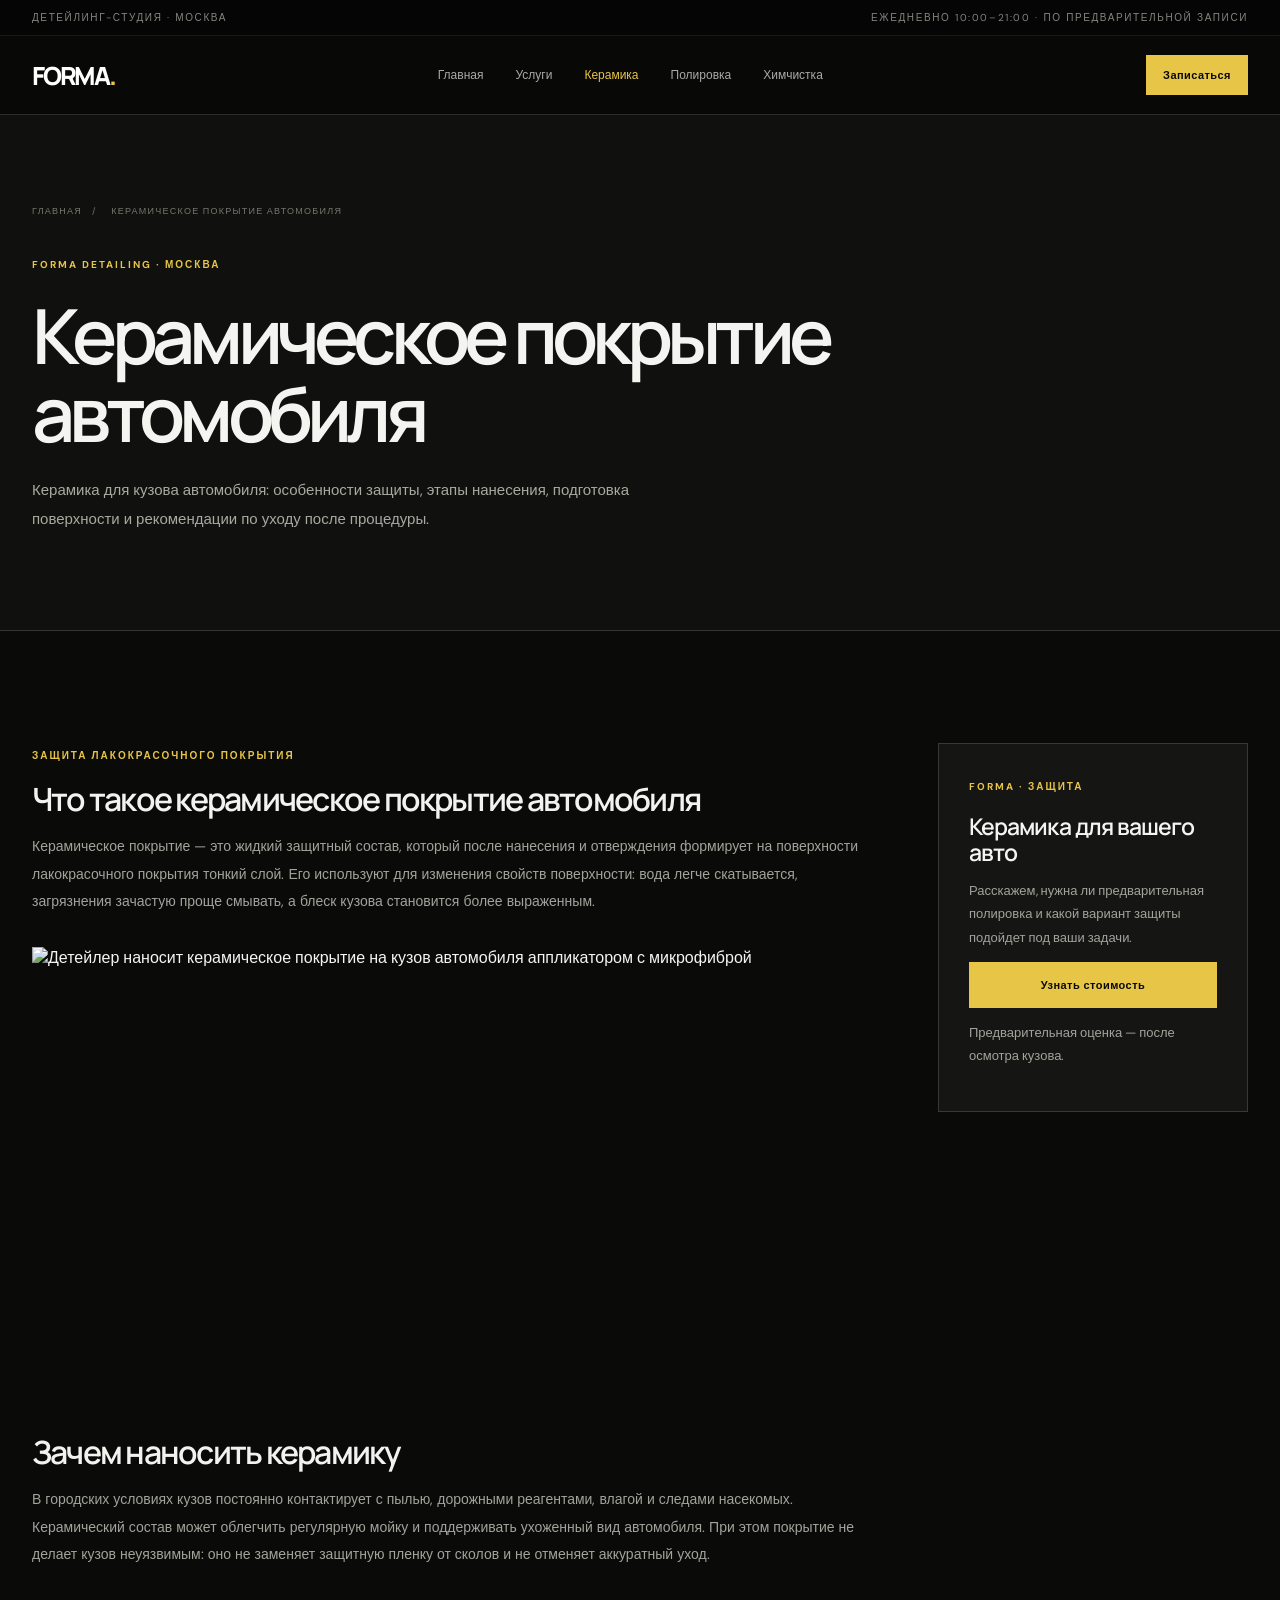
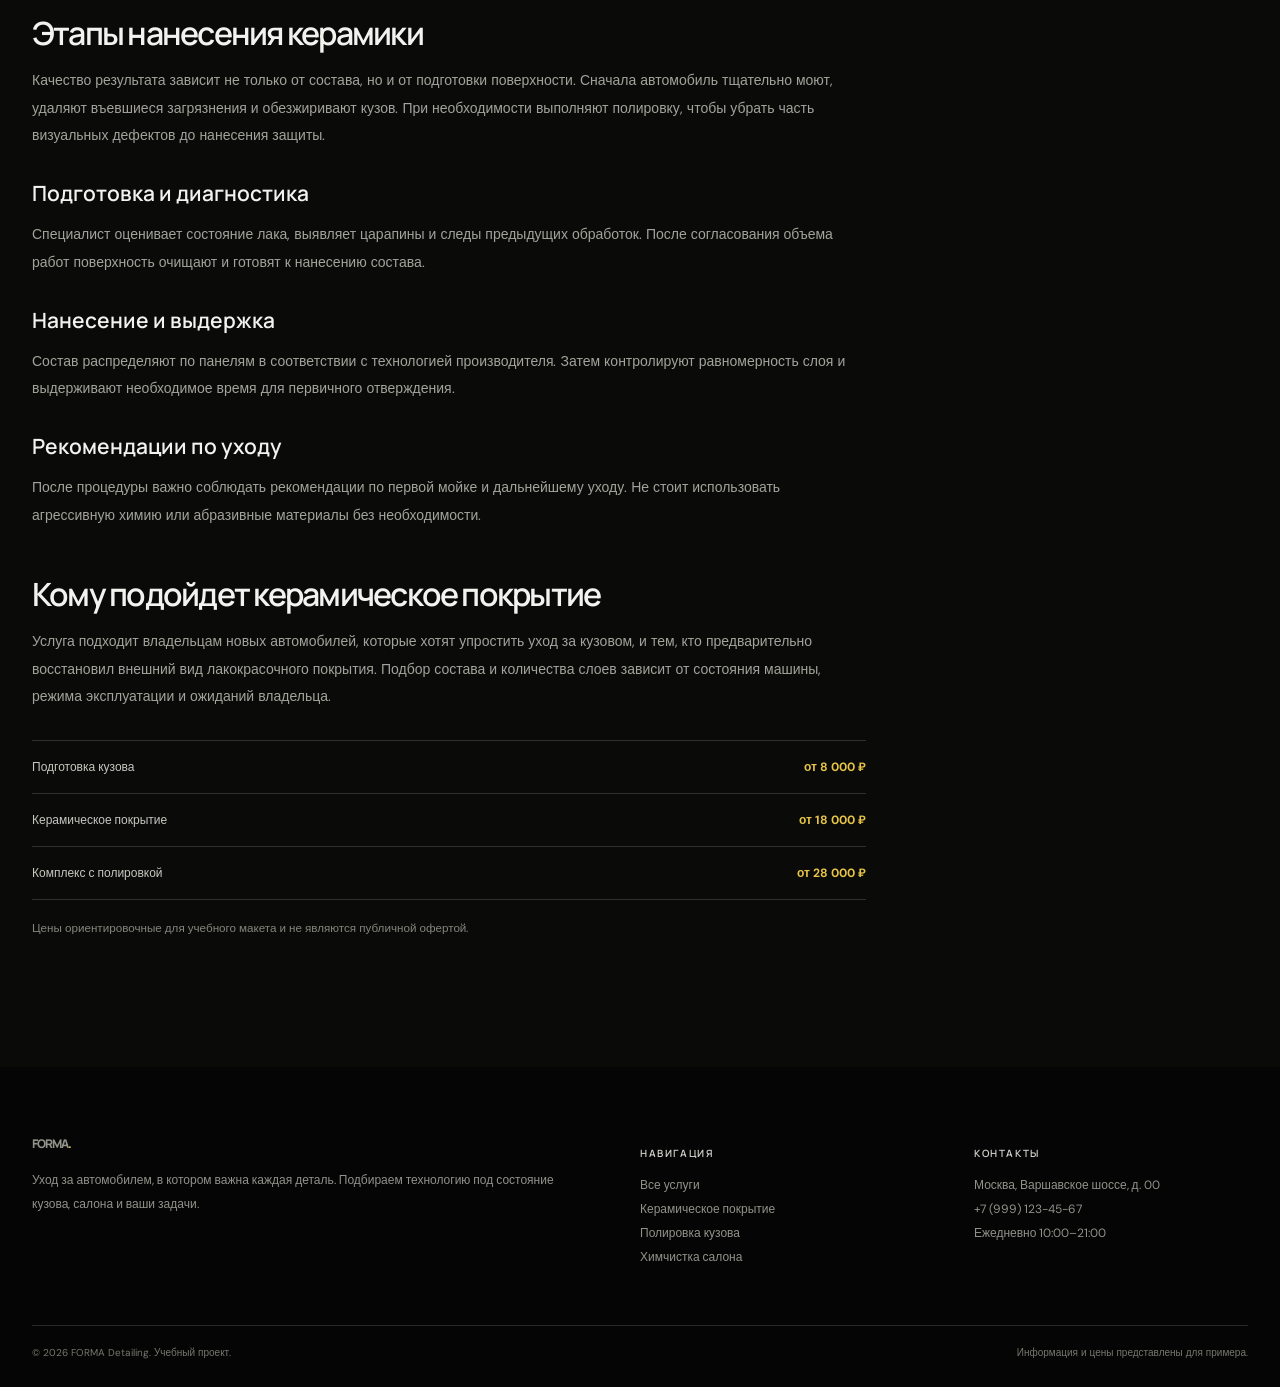
==== commit b77ef691: "Replace ceramic section photo with applicator application" ====
--- a/ceramic.html
+++ b/ceramic.html
@@ -1 +1 @@
-<!doctype html><html lang="ru"><head><meta charset="utf-8"><meta name="viewport" content="width=device-width,initial-scale=1"><title>Керамическое покрытие автомобиля в Москве — нанесение керамики</title><meta name="description" content="Керамическое покрытие автомобиля в Москве. Подготовка кузова, полировка, нанесение керамики и рекомендации по уходу."><meta name="theme-color" content="#080808"><link rel="stylesheet" href="assets/css/style.css"></head><body><div class="topline"><div class="container"><span>Детейлинг-студия · Москва</span><span>Ежедневно 10:00–21:00 · По предварительной записи</span></div></div><header class="header"><div class="container nav"><a class="logo" href="index.html">FORMA<span>.</span></a><button class="menu-toggle" aria-label="Открыть меню" aria-expanded="false">☰</button><nav class="navlinks"><a class="" href="index.html">Главная</a><a class="" href="services.html">Услуги</a><a class="active" href="ceramic.html">Керамика</a><a class="" href="polishing.html">Полировка</a><a class="" href="interior.html">Химчистка</a></nav><button class="nav-cta" data-open-modal>Записаться</button></div></header><main><section class="page-hero"><div class="container"><div class="breadcrumbs"><a href="index.html">ГЛАВНАЯ</a>　/　 КЕРАМИЧЕСКОЕ ПОКРЫТИЕ АВТОМОБИЛЯ</div><span class="eyebrow">FORMA DETAILING · МОСКВА</span><h1>Керамическое покрытие автомобиля</h1><p>Керамика для кузова автомобиля: особенности защиты, этапы нанесения, подготовка поверхности и рекомендации по уходу после процедуры.</p></div></section><section class="section"><div class="container content-layout"><article class="content"><span class="eyebrow">ЗАЩИТА ЛАКОКРАСОЧНОГО ПОКРЫТИЯ</span><h2>Что такое керамическое покрытие автомобиля</h2><p>Керамическое покрытие — это жидкий защитный состав, который после нанесения и отверждения формирует на поверхности лакокрасочного покрытия тонкий слой. Его используют для изменения свойств поверхности: вода легче скатывается, загрязнения зачастую проще смывать, а блеск кузова становится более выраженным.</p><img src="https://images.pexels.com/photos/4870740/pexels-photo-4870740.jpeg?auto=compress&cs=tinysrgb&w=1800" alt="Чёрный автомобиль во время профессионального ухода за кузовом"><h2>Зачем наносить керамику</h2><p>В городских условиях кузов постоянно контактирует с пылью, дорожными реагентами, влагой и следами насекомых. Керамический состав может облегчить регулярную мойку и поддерживать ухоженный вид автомобиля. При этом покрытие не делает кузов неуязвимым: оно не заменяет защитную пленку от сколов и не отменяет аккуратный уход.</p><h2>Этапы нанесения керамики</h2><p>Качество результата зависит не только от состава, но и от подготовки поверхности. Сначала автомобиль тщательно моют, удаляют въевшиеся загрязнения и обезжиривают кузов. При необходимости выполняют полировку, чтобы убрать часть визуальных дефектов до нанесения защиты.</p><h3>Подготовка и диагностика</h3><p>Специалист оценивает состояние лака, выявляет царапины и следы предыдущих обработок. После согласования объема работ поверхность очищают и готовят к нанесению состава.</p><h3>Нанесение и выдержка</h3><p>Состав распределяют по панелям в соответствии с технологией производителя. Затем контролируют равномерность слоя и выдерживают необходимое время для первичного отверждения.</p><h3>Рекомендации по уходу</h3><p>После процедуры важно соблюдать рекомендации по первой мойке и дальнейшему уходу. Не стоит использовать агрессивную химию или абразивные материалы без необходимости.</p><h2>Кому подойдет керамическое покрытие</h2><p>Услуга подходит владельцам новых автомобилей, которые хотят упростить уход за кузовом, и тем, кто предварительно восстановил внешний вид лакокрасочного покрытия. Подбор состава и количества слоев зависит от состояния машины, режима эксплуатации и ожиданий владельца.</p><div class="price-list"><div class="price-row"><span>Подготовка кузова</span><strong>от 8 000 ₽</strong></div><div class="price-row"><span>Керамическое покрытие</span><strong>от 18 000 ₽</strong></div><div class="price-row"><span>Комплекс с полировкой</span><strong>от 28 000 ₽</strong></div></div><p><small>Цены ориентировочные для учебного макета и не являются публичной офертой.</small></p></article><aside class="sidebox"><span class="eyebrow">FORMA · ЗАЩИТА</span><h3>Керамика для вашего авто</h3><p>Расскажем, нужна ли предварительная полировка и какой вариант защиты подойдет под ваши задачи.</p><button class="btn" data-open-modal style="width:100%">Узнать стоимость</button><p>Предварительная оценка — после осмотра кузова.</p></aside></div></section></main><footer class="footer"><div class="container"><div class="footer-grid"><div><a class="logo" href="index.html">FORMA<span>.</span></a><p>Уход за автомобилем, в котором важна каждая деталь. Подбираем технологию под состояние кузова, салона и ваши задачи.</p></div><div><h4>НАВИГАЦИЯ</h4><p><a href="services.html">Все услуги</a><br><a href="ceramic.html">Керамическое покрытие</a><br><a href="polishing.html">Полировка кузова</a><br><a href="interior.html">Химчистка салона</a></p></div><div><h4>КОНТАКТЫ</h4><p>Москва, Варшавское шоссе, д. 00<br>+7 (999) 123-45-67<br>Ежедневно 10:00–21:00</p></div></div><div class="footer-bottom"><span>© <span data-year></span> FORMA Detailing. Учебный проект.</span><span>Информация и цены представлены для примера.</span></div></div></footer><div class="mobile-cta"><button class="btn light" data-open-modal>Записаться на консультацию</button></div><div class="modal" role="dialog" aria-modal="true" aria-label="Запись на услугу"><div class="modal-panel"><button class="modal-close" data-close-modal aria-label="Закрыть">×</button><span class="eyebrow">FORMA · ЗАПИСЬ</span><h2>Обсудим ваш автомобиль?</h2><p class="section-intro">Оставьте контакты — администратор свяжется с вами и поможет подобрать услугу.</p><form class="form-grid" data-lead-form><label>Ваше имя<input required name="name" placeholder="Как к вам обращаться"></label><label>Телефон<input required name="phone" type="tel" placeholder="+7 (___) ___-__-__"></label><label>Какая услуга интересует?<select name="service"><option>Пока не определился</option><option>Полировка кузова</option><option>Керамическое покрытие</option><option>Химчистка салона</option></select></label><label>Комментарий<textarea name="message" placeholder="Марка автомобиля и ваши пожелания"></textarea></label><button class="btn" type="submit">Отправить заявку</button><div class="form-success">Спасибо! Форма демонстрационная: заявка не отправляется на сервер.</div></form></div></div><script src="assets/js/main.js"></script></body></html>+<!doctype html><html lang="ru"><head><meta charset="utf-8"><meta name="viewport" content="width=device-width,initial-scale=1"><title>Керамическое покрытие автомобиля в Москве — нанесение керамики</title><meta name="description" content="Керамическое покрытие автомобиля в Москве. Подготовка кузова, полировка, нанесение керамики и рекомендации по уходу."><meta name="theme-color" content="#080808"><link rel="stylesheet" href="assets/css/style.css"></head><body><div class="topline"><div class="container"><span>Детейлинг-студия · Москва</span><span>Ежедневно 10:00–21:00 · По предварительной записи</span></div></div><header class="header"><div class="container nav"><a class="logo" href="index.html">FORMA<span>.</span></a><button class="menu-toggle" aria-label="Открыть меню" aria-expanded="false">☰</button><nav class="navlinks"><a class="" href="index.html">Главная</a><a class="" href="services.html">Услуги</a><a class="active" href="ceramic.html">Керамика</a><a class="" href="polishing.html">Полировка</a><a class="" href="interior.html">Химчистка</a></nav><button class="nav-cta" data-open-modal>Записаться</button></div></header><main><section class="page-hero"><div class="container"><div class="breadcrumbs"><a href="index.html">ГЛАВНАЯ</a>　/　 КЕРАМИЧЕСКОЕ ПОКРЫТИЕ АВТОМОБИЛЯ</div><span class="eyebrow">FORMA DETAILING · МОСКВА</span><h1>Керамическое покрытие автомобиля</h1><p>Керамика для кузова автомобиля: особенности защиты, этапы нанесения, подготовка поверхности и рекомендации по уходу после процедуры.</p></div></section><section class="section"><div class="container content-layout"><article class="content"><span class="eyebrow">ЗАЩИТА ЛАКОКРАСОЧНОГО ПОКРЫТИЯ</span><h2>Что такое керамическое покрытие автомобиля</h2><p>Керамическое покрытие — это жидкий защитный состав, который после нанесения и отверждения формирует на поверхности лакокрасочного покрытия тонкий слой. Его используют для изменения свойств поверхности: вода легче скатывается, загрязнения зачастую проще смывать, а блеск кузова становится более выраженным.</p><img src="https://crowncustoms.net/cdn/shop/files/Crown-Ceramic.png?v=1708785221&width=1070" alt="Детейлер наносит керамическое покрытие на кузов автомобиля аппликатором с микрофиброй"><h2>Зачем наносить керамику</h2><p>В городских условиях кузов постоянно контактирует с пылью, дорожными реагентами, влагой и следами насекомых. Керамический состав может облегчить регулярную мойку и поддерживать ухоженный вид автомобиля. При этом покрытие не делает кузов неуязвимым: оно не заменяет защитную пленку от сколов и не отменяет аккуратный уход.</p><h2>Этапы нанесения керамики</h2><p>Качество результата зависит не только от состава, но и от подготовки поверхности. Сначала автомобиль тщательно моют, удаляют въевшиеся загрязнения и обезжиривают кузов. При необходимости выполняют полировку, чтобы убрать часть визуальных дефектов до нанесения защиты.</p><h3>Подготовка и диагностика</h3><p>Специалист оценивает состояние лака, выявляет царапины и следы предыдущих обработок. После согласования объема работ поверхность очищают и готовят к нанесению состава.</p><h3>Нанесение и выдержка</h3><p>Состав распределяют по панелям в соответствии с технологией производителя. Затем контролируют равномерность слоя и выдерживают необходимое время для первичного отверждения.</p><h3>Рекомендации по уходу</h3><p>После процедуры важно соблюдать рекомендации по первой мойке и дальнейшему уходу. Не стоит использовать агрессивную химию или абразивные материалы без необходимости.</p><h2>Кому подойдет керамическое покрытие</h2><p>Услуга подходит владельцам новых автомобилей, которые хотят упростить уход за кузовом, и тем, кто предварительно восстановил внешний вид лакокрасочного покрытия. Подбор состава и количества слоев зависит от состояния машины, режима эксплуатации и ожиданий владельца.</p><div class="price-list"><div class="price-row"><span>Подготовка кузова</span><strong>от 8 000 ₽</strong></div><div class="price-row"><span>Керамическое покрытие</span><strong>от 18 000 ₽</strong></div><div class="price-row"><span>Комплекс с полировкой</span><strong>от 28 000 ₽</strong></div></div><p><small>Цены ориентировочные для учебного макета и не являются публичной офертой.</small></p></article><aside class="sidebox"><span class="eyebrow">FORMA · ЗАЩИТА</span><h3>Керамика для вашего авто</h3><p>Расскажем, нужна ли предварительная полировка и какой вариант защиты подойдет под ваши задачи.</p><button class="btn" data-open-modal style="width:100%">Узнать стоимость</button><p>Предварительная оценка — после осмотра кузова.</p></aside></div></section></main><footer class="footer"><div class="container"><div class="footer-grid"><div><a class="logo" href="index.html">FORMA<span>.</span></a><p>Уход за автомобилем, в котором важна каждая деталь. Подбираем технологию под состояние кузова, салона и ваши задачи.</p></div><div><h4>НАВИГАЦИЯ</h4><p><a href="services.html">Все услуги</a><br><a href="ceramic.html">Керамическое покрытие</a><br><a href="polishing.html">Полировка кузова</a><br><a href="interior.html">Химчистка салона</a></p></div><div><h4>КОНТАКТЫ</h4><p>Москва, Варшавское шоссе, д. 00<br>+7 (999) 123-45-67<br>Ежедневно 10:00–21:00</p></div></div><div class="footer-bottom"><span>© <span data-year></span> FORMA Detailing. Учебный проект.</span><span>Информация и цены представлены для примера.</span></div></div></footer><div class="mobile-cta"><button class="btn light" data-open-modal>Записаться на консультацию</button></div><div class="modal" role="dialog" aria-modal="true" aria-label="Запись на услугу"><div class="modal-panel"><button class="modal-close" data-close-modal aria-label="Закрыть">×</button><span class="eyebrow">FORMA · ЗАПИСЬ</span><h2>Обсудим ваш автомобиль?</h2><p class="section-intro">Оставьте контакты — администратор свяжется с вами и поможет подобрать услугу.</p><form class="form-grid" data-lead-form><label>Ваше имя<input required name="name" placeholder="Как к вам обращаться"></label><label>Телефон<input required name="phone" type="tel" placeholder="+7 (___) ___-__-__"></label><label>Какая услуга интересует?<select name="service"><option>Пока не определился</option><option>Полировка кузова</option><option>Керамическое покрытие</option><option>Химчистка салона</option></select></label><label>Комментарий<textarea name="message" placeholder="Марка автомобиля и ваши пожелания"></textarea></label><button class="btn" type="submit">Отправить заявку</button><div class="form-success">Спасибо! Форма демонстрационная: заявка не отправляется на сервер.</div></form></div></div><script src="assets/js/main.js"></script></body></html>
--- a/assets/css/style.css
+++ b/assets/css/style.css
@@ -138,3 +138,48 @@
  .footer-bottom{display:block;line-height:2}.modal-panel{padding:30px 22px}
 }
 @media(prefers-reduced-motion:reduce){html{scroll-behavior:auto}*,*::before,*::after{animation-duration:.01ms!important;animation-iteration-count:1!important;transition-duration:.01ms!important}.hero-video{display:none}}
+
+/* Shared interior-page components — monochrome FORMA system */
+.page-hero{background:#10100f;color:#f4f4f1;padding:90px 0 82px;border-bottom:1px solid var(--line)}
+.page-hero h1{font:600 clamp(42px,6vw,76px)/1.02 Manrope,sans-serif;letter-spacing:-.075em;max-width:950px;margin:24px 0}
+.page-hero p{max-width:660px;color:#aaa99f;line-height:1.9;font-size:15px}
+.breadcrumbs{font-size:9px;color:#77776f;letter-spacing:.14em;margin-bottom:34px}
+.breadcrumbs a:hover{color:var(--accent)}
+.content-layout{display:grid;grid-template-columns:minmax(0,1fr) 310px;gap:72px;align-items:start}
+.content h2{font:600 32px/1.1 Manrope;letter-spacing:-.055em;margin:48px 0 16px;color:#f2f2ee}
+.content h2:first-of-type{margin-top:18px}
+.content h3{font:600 21px Manrope;margin:30px 0 10px;color:#f2f2ee}
+.content p{color:#a3a39b;font-size:14px;line-height:1.95}
+.content img{height:440px;margin:32px 0;object-fit:cover;filter:saturate(.72)}
+.content small{color:#85857d}
+.sidebox{background:#151513;border:1px solid var(--line);padding:30px;height:max-content;position:sticky;top:108px}
+.sidebox h3{font:600 23px/1.15 Manrope;letter-spacing:-.04em;margin:18px 0 12px;color:#f4f4f1}
+.sidebox p{color:#a3a39b;font-size:13px;line-height:1.8}
+.price-list{border-top:1px solid var(--line);margin-top:30px}
+.price-row{display:flex;justify-content:space-between;gap:20px;padding:18px 0;border-bottom:1px solid var(--line);font-size:12px;color:#c7c7c0}
+.price-row strong{white-space:nowrap;color:var(--accent)}
+.faq-item{border-bottom:1px solid var(--line);padding:20px 0}
+.faq-item summary{cursor:pointer;font-weight:700;color:#f4f4f1}
+.faq-item p{margin-bottom:0}
+.split{display:grid;grid-template-columns:1fr 1fr;gap:70px;align-items:center}
+.split img{height:510px}
+.split-copy p{color:#aaa99f;font-size:14px;line-height:1.9}
+.dark-band{background:#111110;color:#f4f4f1;padding:82px 0;border-top:1px solid var(--line);border-bottom:1px solid var(--line)}
+.dark-band h2{font:600 clamp(34px,4vw,56px)/1.06 Manrope;letter-spacing:-.065em;max-width:720px;margin:20px 0}
+.dark-band h3{font:600 21px Manrope}
+.dark-band .section-intro{color:#a3a39b;line-height:1.8}
+.stats{display:grid;grid-template-columns:repeat(3,1fr);border-top:1px solid var(--line);border-bottom:1px solid var(--line);margin-top:38px}
+.stat{padding:24px 16px 24px 0}
+.stat strong{display:block;font:700 28px Manrope;color:#f4f4f1}
+.stat span{font-size:11px;color:#92928b}
+.carousel{position:relative;overflow:hidden}
+.carousel-track{display:flex;transition:transform .45s ease}
+.slide{min-width:100%;display:grid;grid-template-columns:1fr 1fr;background:#151513}
+.slide img{height:420px}
+.slide-copy{padding:52px;display:flex;flex-direction:column;justify-content:center}
+.slide-copy h3{font:600 32px Manrope;letter-spacing:-.05em;margin:15px 0}
+.slide-copy p{color:#a3a39b;line-height:1.85;font-size:14px}
+.carousel-controls{display:flex;gap:8px;position:absolute;right:20px;bottom:20px}
+.carousel-controls button{width:42px;height:42px;border:0;background:var(--accent);color:#090909;cursor:pointer;font-size:18px}
+@media(max-width:850px){.content-layout{grid-template-columns:1fr;gap:34px}.sidebox{position:static}.page-hero{padding:66px 0}.content img{height:340px}.slide{grid-template-columns:1fr}.slide img{height:280px}.slide-copy{padding:34px 26px 82px}.split{grid-template-columns:1fr;gap:30px}.split img{height:350px}}
+@media(max-width:560px){.content h2{font-size:28px}.content img{height:260px}.stats{grid-template-columns:1fr 1fr}.stats .stat:last-child{grid-column:1/-1}.slide-copy h3{font-size:27px}}
